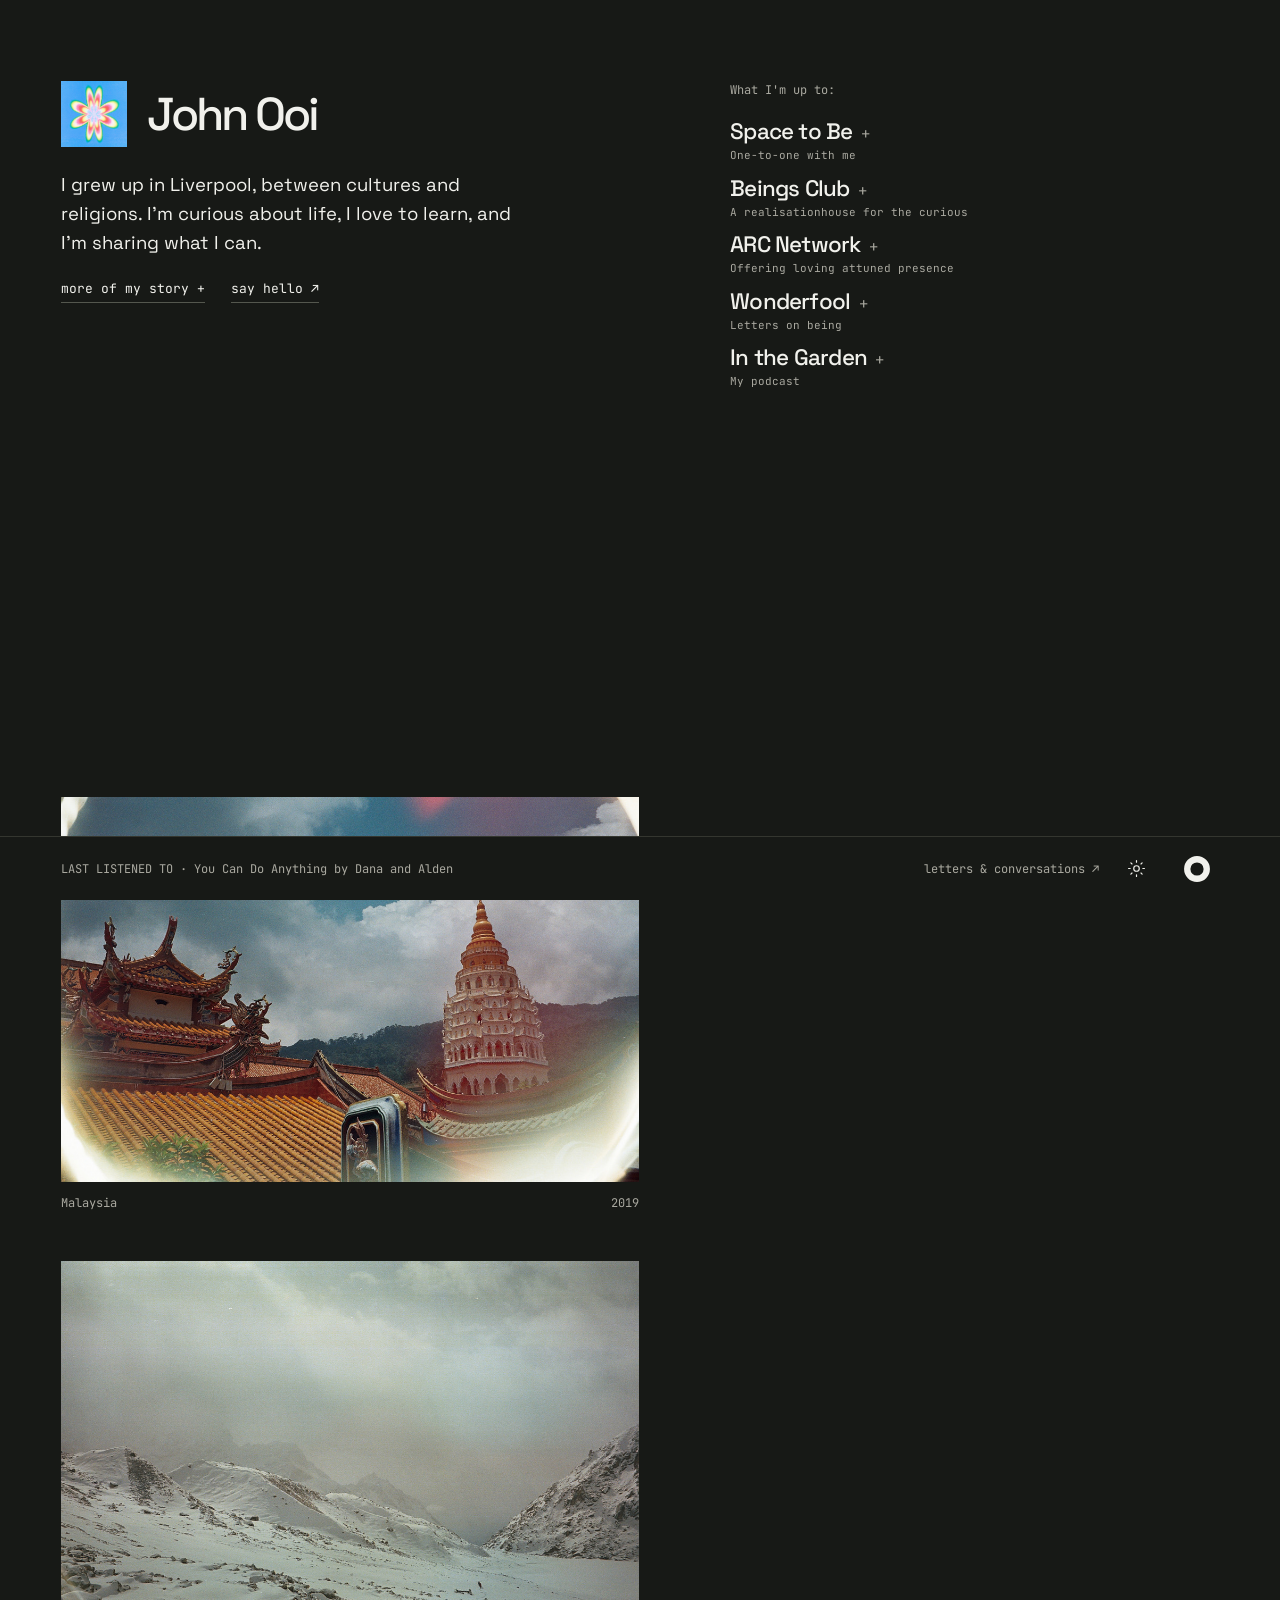
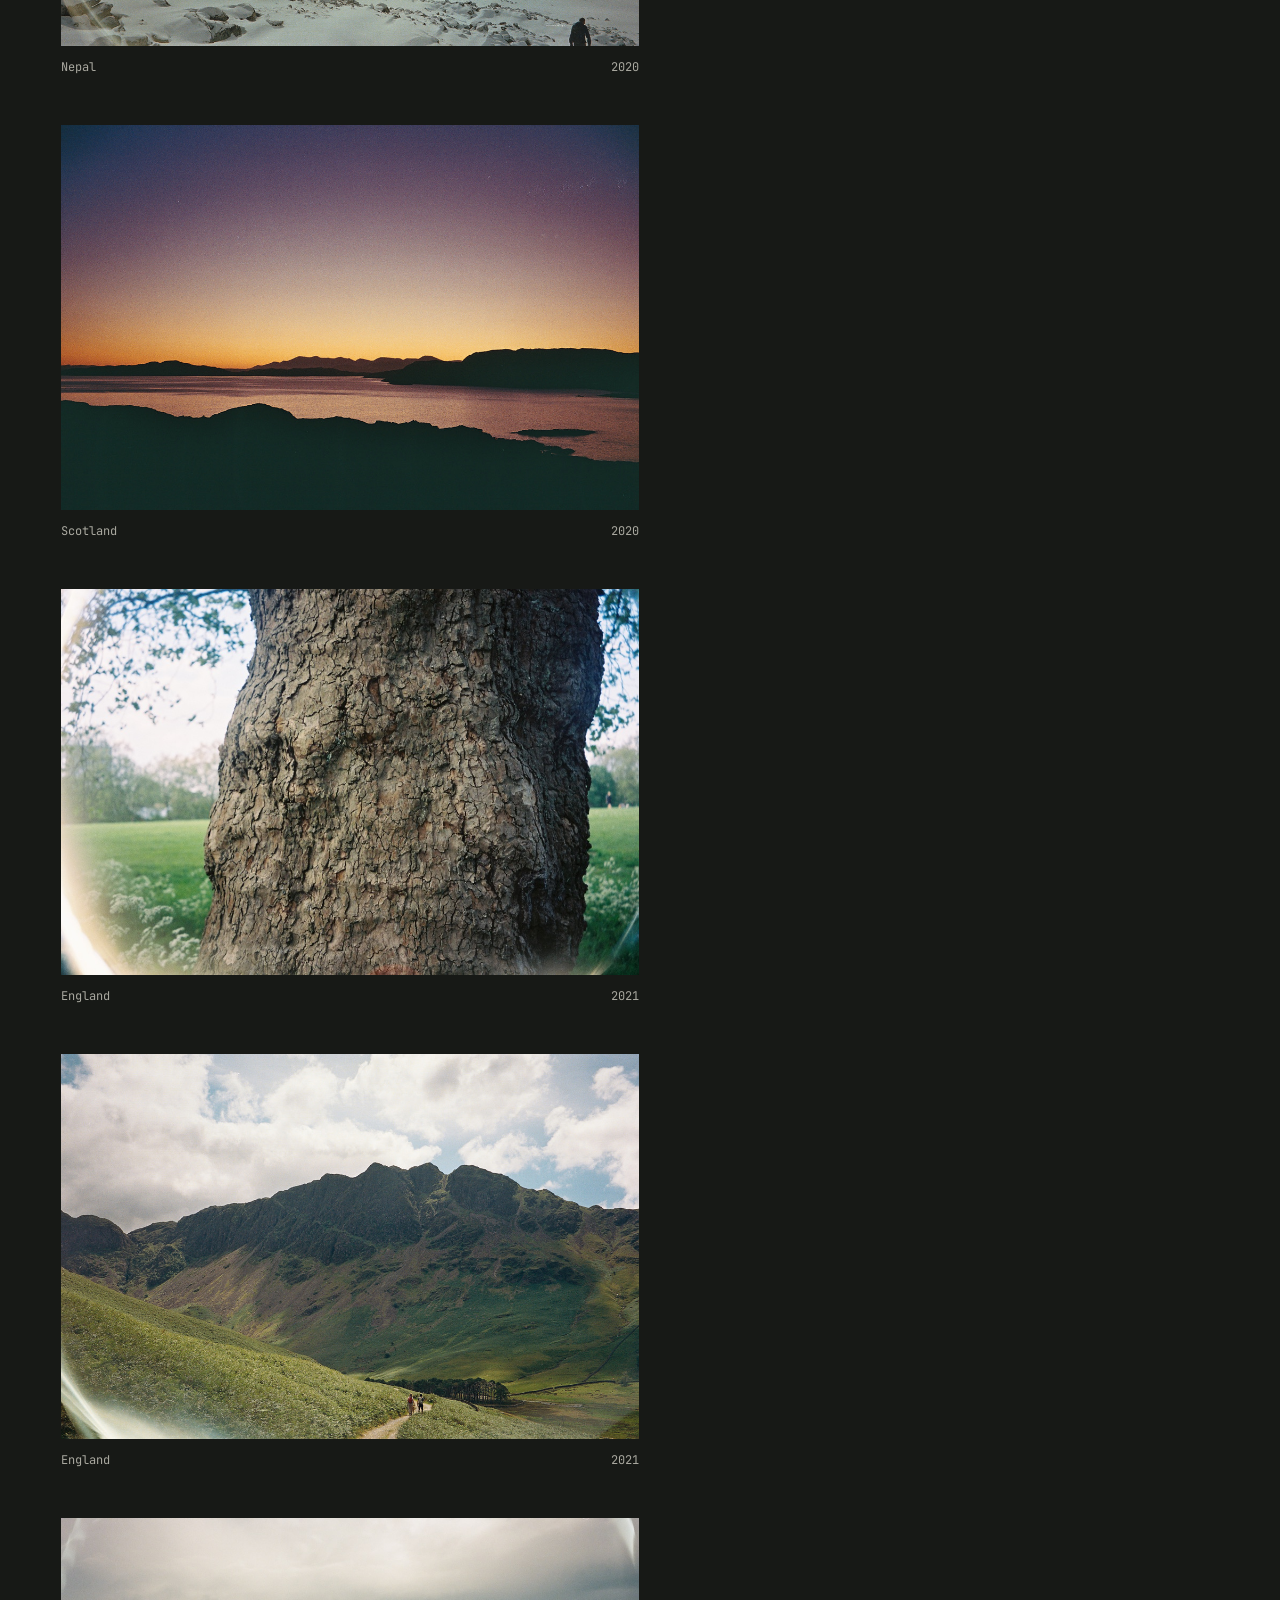
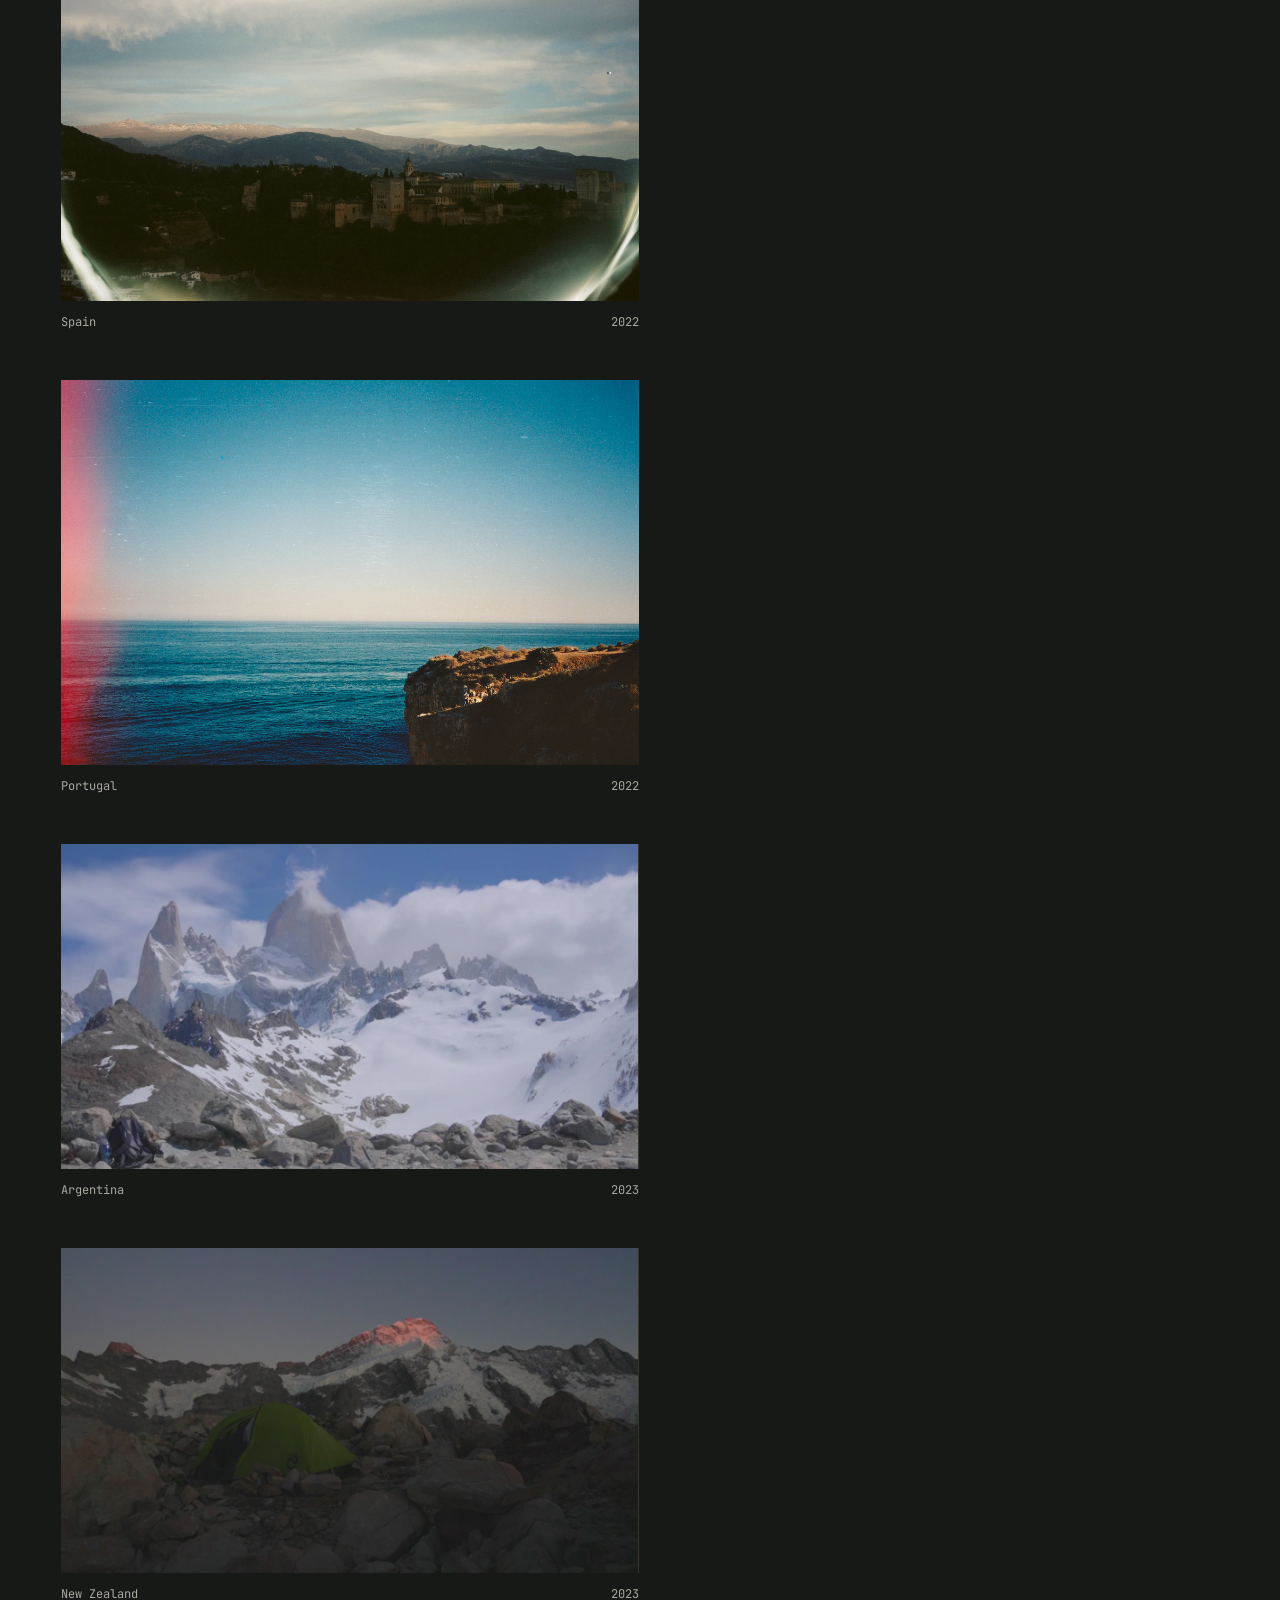
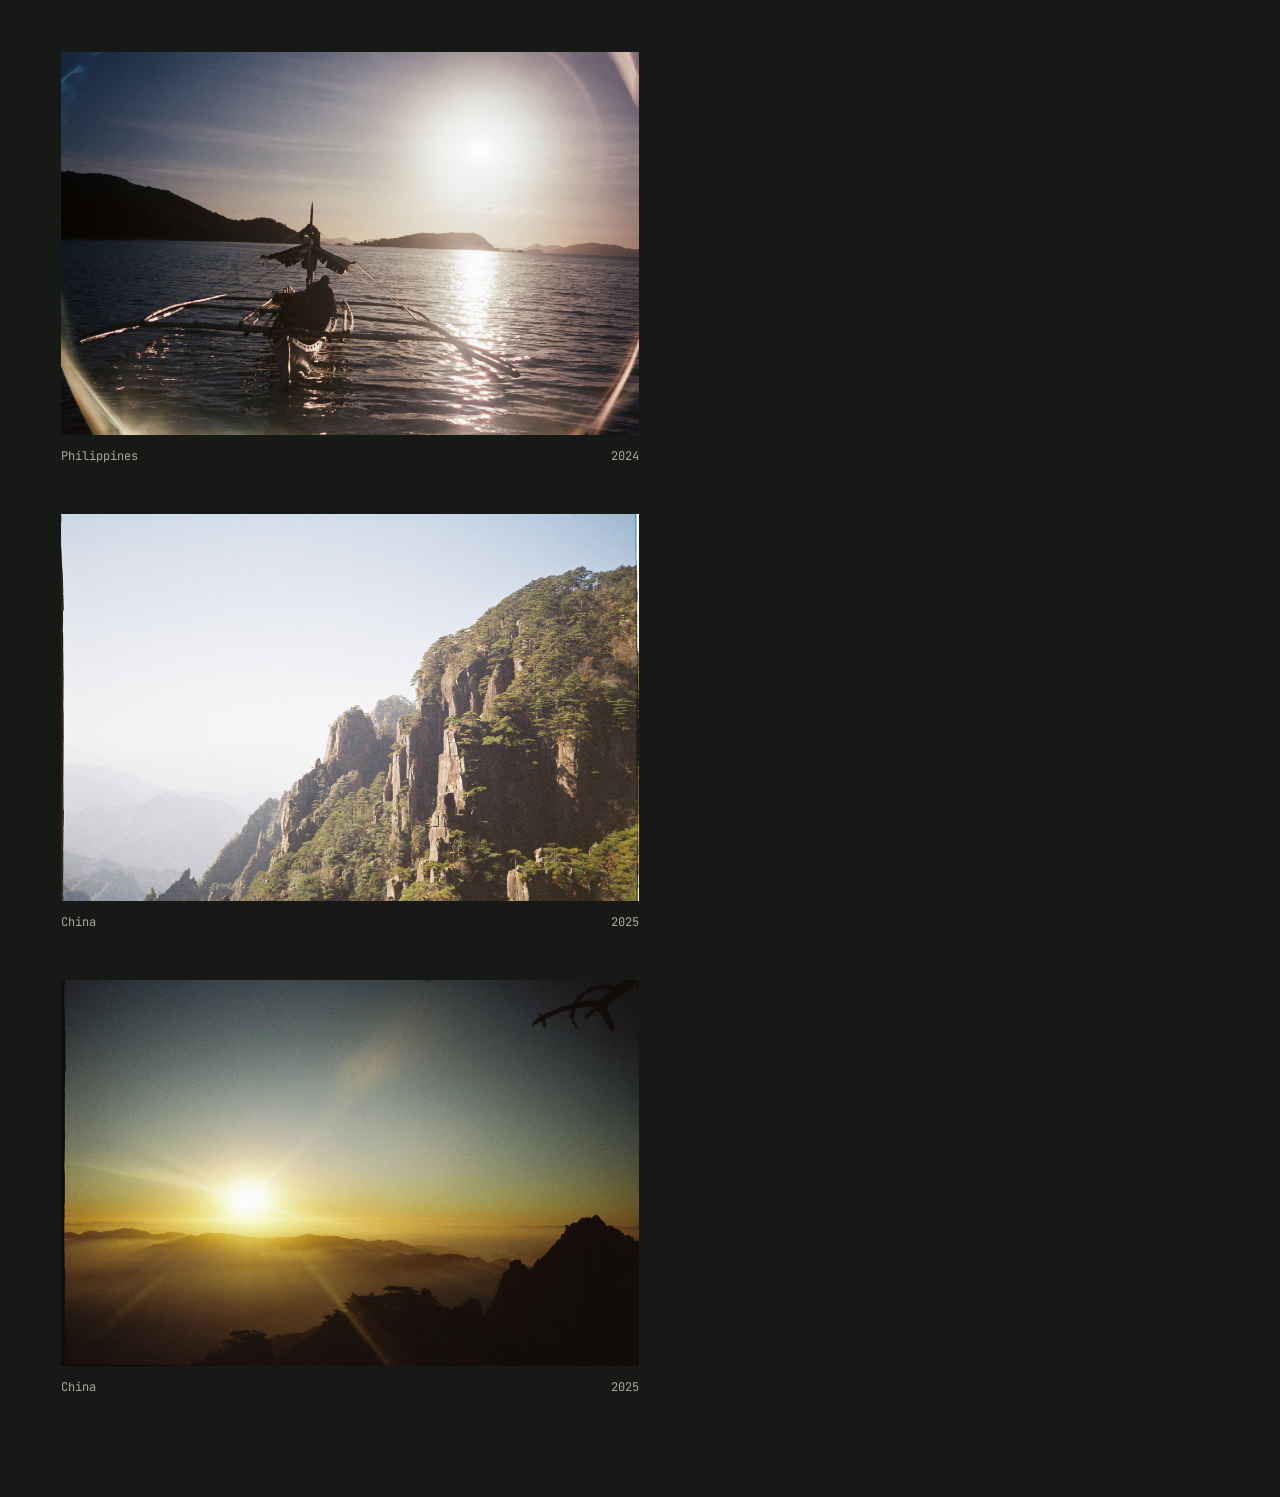
==== index.html @ a6d64b87 "Make the gallery a subtle discovery below the opening" ====
<!doctype html>
<html lang="en-GB" data-theme="dark">
<head>
  <meta charset="utf-8">
  <meta name="viewport" content="width=device-width, initial-scale=1">
  <link rel="preload" as="image" href="images/colourful-flower.png" fetchpriority="high">
  <link rel="preload" as="image" href="images/john-mountains.jpeg">
  <link rel="preload" as="image" href="images/photographs/11-malaysia.jpg">
  <script>
  // Fail open even if the deferred entry script never downloads or runs.
  (() => {
    const root = document.documentElement;
    const entry = window.jhnEntry = {closed: false};
    entry.finish = () => {
      if (entry.closed) return;
      entry.closed = true;
      clearTimeout(entry.deadline);
      root.classList.remove('site-loading');
      root.classList.add('site-ready');
      root.removeAttribute('aria-busy');
      window.dispatchEvent(new Event('jhn:ready'));
    };
    entry.deadline = setTimeout(entry.finish, 10000);
    root.classList.add('site-loading');
    root.setAttribute('aria-busy', 'true');
    window.addEventListener('pageshow', event => { if (event.persisted) entry.finish(); });
  })();
  </script>
<title>John Ooi · Realisation Partner</title>
<meta name="description" content="I’m John Ooi. A little of my story, what I’m learning, and the people, practices and projects that are part of my life.">
<meta property="og:type" content="website">
<meta property="og:site_name" content="John Ooi">
<meta property="og:url" content="https://j-hn.info/">
<meta property="og:title" content="John Ooi · Realisation Partner">
<meta property="og:description" content="I’m John Ooi. A little of my story, what I’m learning, and the people, practices and projects that are part of my life.">
<meta property="og:image" content="https://j-hn.info/images/og.jpg">
<meta property="og:image:width" content="1200">
<meta property="og:image:height" content="630">
<meta property="og:image:alt" content="Colourful diagonal striped artwork in yellow, green, turquoise, pink, grey and blue">
<meta name="twitter:card" content="summary_large_image">
<meta name="twitter:title" content="John Ooi · Realisation Partner">
<meta name="twitter:description" content="I’m John Ooi. A little of my story, what I’m learning, and the people, practices and projects that are part of my life.">
<meta name="twitter:image" content="https://j-hn.info/images/og.jpg">
<meta name="twitter:image:alt" content="Colourful diagonal striped artwork in yellow, green, turquoise, pink, grey and blue">
<link rel="canonical" href="https://j-hn.info/">
<link rel="icon" type="image/png" sizes="16x16" href="images/favicon-16.png?v=flower-1">
<link rel="icon" type="image/png" sizes="32x32" href="images/favicon-32.png?v=flower-1">
<link rel="icon" type="image/png" sizes="512x512" href="images/favicon-512.png?v=flower-1">
<link rel="apple-touch-icon" sizes="180x180" href="images/favicon-180.png?v=flower-1">

<script type="application/ld+json">
{
  "@context": "https://schema.org",
  "@graph": [
    {
      "@type": "Person",
      "@id": "https://j-hn.info/#john-ooi",
      "name": "John Ooi",
      "url": "https://j-hn.info/",
      "image": "https://j-hn.info/images/john-portrait.jpeg",
      "description": "John Ooi grew up between cultures and religions in Liverpool. His life has been shaped by travel, medical school, meditation, scientific thinking and spiritual practice.",
      "knowsAbout": ["meditation", "contemplative practice", "creative collaboration", "writing"],
      "sameAs": [
        "https://spacetobe.xyz",
        "https://beingsclub.com",
        "https://arcnetwork.is",
        "https://wonderfool.substack.com"
      ]
    },
    {
      "@type": "AboutPage",
      "@id": "https://j-hn.info/#about",
      "url": "https://j-hn.info/",
      "name": "John Ooi · Realisation Partner",
      "mainEntity": {"@id": "https://j-hn.info/#john-ooi"}
    }
  ]
}
</script>
  <link rel="preconnect" href="https://fonts.googleapis.com">
  <link rel="preconnect" href="https://fonts.gstatic.com" crossorigin>
  <link href="https://fonts.googleapis.com/css2?family=Space+Grotesk:wght@400;500;600;700&amp;family=JetBrains+Mono:wght@300;400&amp;display=swap" rel="stylesheet">
  <meta name="color-scheme" content="dark light">
  <script src="theme.js?v=2"></script>
  <link rel="stylesheet" href="unfold.css?v=photographs-4">
  <script src="unfold.js?v=photographs-1" defer></script>
  <script src="entry.js?v=photographs-1" defer></script>
  <script src="journal-video.js?v=2" defer></script>
  <script src="unfold-ambient.js?v=music-only-1" defer></script>
</head>
<body>
  <a class="skip" href="#introduction">Skip to the introduction</a>
  <main class="page" id="home">
    <div class="opening">
      <div class="left-rail">
        <section class="introduction" id="introduction" aria-labelledby="john-name" tabindex="-1">
          <header class="hello">
            <img class="portrait" src="images/colourful-flower.png" alt="Soft rainbow-coloured flower on a blue background" width="1024" height="1024" data-entry-image>
            <h1 class="name-home" id="john-name"><a class="wordmark" href="#story" aria-label="More about John Ooi" aria-controls="story"><span class="wordmark-name" aria-hidden="true">John Ooi</span></a></h1>
          </header>
          <p>I grew up in Liverpool, between cultures and religions. I’m curious about life, I love to learn, and I'm sharing what I can.</p>
          <div class="hello-links"><a href="#story" aria-controls="story">more of my story <span aria-hidden="true">+</span></a><a href="mailto:john@spacetobe.xyz?subject=hello">say hello ↗</a></div>
        </section>
        <div class="feature-stack">
          <details class="feature story" id="story">
            <summary class="feature-summary">About John Ooi</summary>
            <div class="disclosure-body"><div class="feature-inner">
              <header class="story-heading"><h2>An unfolding relationship with life.</h2></header>
              <p>I grew up in Liverpool, in a Roman Catholic family, and went to a Jewish primary school. My father is Malay Chinese and my mother is English. I'm trained as a meditation teacher and will soon live in Portugal.</p>
              <details class="chapter" id="more-story"><summary>a little more of the story <span aria-hidden="true">+</span></summary><div class="disclosure-body"><div class="chapter-copy">
                <figure class="life-photo"><img src="images/john-mountains.jpeg" alt="John at sunrise in the Huangshan Mountains, wearing an orange puffer jacket" width="3120" height="2080" loading="eager" data-entry-image><figcaption>Huangshan, at sunrise. 2025. I went because my grandmother suggested it.</figcaption></figure>
                <p>I went to medical school at UCL in London. Whilst there, I turned to meditation for help with anxiety and panic, and learnt that I was giving my thoughts too much power.</p>
                <p>During a break from medical school, I volunteered at a school in Nepal. I asked a child reading from a textbook to use their inside voice, then became curious about where it was for them. It wasn’t in their head. It was in their chest, where their heart was.</p>
                <p>I have learnt that there are many ways to experience experience.</p>
                <p>When COVID began, I was evacuated from the Himalayan mountains. Back in the UK, I spent time isolating alone in the Scottish Highlands and started guiding meditations for friends. I didn’t know whether I wanted to become a meditation teacher, but I thought I’d better train, so I signed up for the <a href="https://jackkornfield.com/the-mindfulness-meditation-teacher-certification-program/" target="_blank" rel="noopener" title="Mindfulness Meditation Teacher Certification Program">MMTCP</a> with Jack Kornfield and Tara Brach.</p>
                <p>Soon after, I returned to London for university and started working on intensive care units. I remained at medical school for two more years. I have a great appreciation for medicine, and love and respect for my friends who went on to become doctors. But I learnt that it wasn’t what I wanted, so I left.</p>
                <p>By then, I had completed the MMTCP. It opened my heart and gave me confidence. Eighteen months later, I trained again with David Nichtern at <a href="https://www.dharmamoon.com/mindfulness-meditation-teacher-training" target="_blank" rel="noopener" title="Dharma Moon Mindfulness Meditation Teacher Training">Dharma Moon</a>, gaining a greater appreciation for precision and technique.</p>
                <p>Now, I listen to my heart and appreciate that simple instructions can bring great freedom.</p>
              </div></div></details>
              <div class="feature-actions"><a class="onward" href="mailto:john@spacetobe.xyz?subject=hello">say hello ↗</a><a class="back" href="#home" data-close="story">back to the page ↙</a></div>
            </div></div>
          </details>
        </div>
      </div>
      <div class="right-rail">
        <nav class="work" id="projects" aria-labelledby="projects-heading">
          <h2 class="section-note" id="projects-heading">What I'm up to:</h2>
          <details class="project" id="space-to-be">
            <summary><span class="work-title">Space to Be</span><span class="work-desc">One-to-one with me</span></summary>
            <div class="disclosure-body">
              <div class="project-copy" id="space-copy">
                <p>Space to Be is where I work one-to-one. I bring my practice, exploration and experience to meet what’s happening in your life, listening for answers that may already be there.</p>
                <p>There’s room to explore whatever matters. Meditation teaching can be part of it, but it doesn’t have to be.</p>
                <p class="practical">Online. In person when practical.</p>
                <a class="onward" href="https://spacetobe.xyz" target="_blank" rel="noopener">explore Space to Be ↗</a>
              </div>
            </div>
          </details>
          <details class="project" id="beings-club">
            <summary><span class="work-title">Beings Club</span><span class="work-desc">A realisationhouse for the curious</span></summary>
            <div class="disclosure-body"><div class="project-copy">
              <p>Beings Club brings curious people of different backgrounds and ways of seeing into spontaneously unfolding conversations.</p>
              <p>The hope is to discover possibilities we wouldn’t have found alone.</p>
              <p>We begin with a guided curiosity practice, intended to create shared ground. Afterwards, we meet in small conversations of two and three. At Beings Club, curiosity means an orientation to experience that is open to discovery. We turn it inwards, then offer it to one another.</p>
              <p class="practical">For the benefit of all beings</p>
              <a class="onward" href="https://beingsclub.com" target="_blank" rel="noopener">meet Beings Club ↗</a>
            </div></div>
          </details>
          <details class="project" id="arc-network">
            <summary><span class="work-title">ARC Network</span><span class="work-desc">Offering loving attuned presence</span></summary>
            <div class="disclosure-body"><div class="project-copy">
              <p>The ARC Network is a progressively scaling network of practice building planetary infrastructure for the delivery of attuned loving presence to anyone who needs it.</p>
              <p>I participate as a member, source the network's weekly gathering, and support its development as a founding collaborator.</p>
              <p class="practical">Planetary in aim. Intimate in practice.</p>
              <a class="onward" href="https://arcnetwork.is" target="_blank" rel="noopener">get to know the ARC ↗</a>
            </div></div>
          </details>
          <details class="project" id="wonderfool">
            <summary><span class="work-title">Wonderfool</span><span class="work-desc">Letters on being</span></summary>
            <div class="disclosure-body"><div class="project-copy">
              <p>Wonderfool is my publication on Substack. I write letters on being. It’s a place for questions, reflections and things I’m discovering as I go.</p>
              <p class="practical">Good company for travelling somewhere new.</p>
              <a class="onward" href="https://wonderfool.substack.com/p/a-message-for-beings-of-space" target="_blank" rel="noopener">read “What Is Happening?” ↗</a>
              <a class="onward" href="https://wonderfool.substack.com" target="_blank" rel="noopener">read Wonderfool ↗</a>
            </div></div>
          </details>
          <details class="project" id="in-the-garden">
            <summary><span class="work-title">In the Garden</span><span class="work-desc">My podcast</span></summary>
            <div class="disclosure-body"><div class="project-copy">
              <p>In the Garden is my podcast, where I have conversations with wise people, fools, practitioners and humans doing things differently.</p>
              <p>You can listen on Substack or Spotify.</p>
              <a class="onward" href="https://wonderfool.substack.com/podcast" target="_blank" rel="noopener">listen on Substack ↗</a>
              <a class="onward" href="https://open.spotify.com/show/76dQ2wEAlHByA0dCkoe2sq" target="_blank" rel="noopener">listen on Spotify ↗</a>
            </div></div>
          </details>
        </nav>
      </div>
    </div>
    <section class="photo-journal" id="photographs" aria-label="Photos and films">
      <figure class="journal-photo" data-photo="11">
        <img src="images/photographs/11-malaysia.jpg" alt="Ornate temple rooftops and a tall pagoda beneath clouds, framed by a film light leak" width="1086" height="724" decoding="async" data-entry-image>
        <figcaption><span>Malaysia</span><time datetime="2019">2019</time></figcaption>
      </figure>
      <figure class="journal-photo" data-photo="6">
        <img src="images/photographs/06-snow.jpg" alt="Walkers crossing a broad snow-covered mountain valley under a grey sky" width="1086" height="724" loading="lazy" decoding="async">
        <figcaption><span>Nepal</span><time datetime="2020">2020</time></figcaption>
      </figure>
      <figure class="journal-photo" data-photo="5">
        <img src="images/photographs/05-dusk.jpg" alt="An orange and violet evening sky over water and dark headlands" width="1086" height="724" loading="lazy" decoding="async">
        <figcaption><span>Scotland</span><time datetime="2020">2020</time></figcaption>
      </figure>
      <figure class="journal-photo" data-photo="3">
        <img src="images/photographs/03-tree.jpg" alt="A close view of textured tree bark in a green park" width="1084" height="724" loading="lazy" decoding="async">
        <figcaption><span>England</span><time datetime="2021">2021</time></figcaption>
      </figure>
      <figure class="journal-photo" data-photo="4">
        <img src="images/photographs/04-valley.jpg" alt="Two walkers on a narrow path through a green mountain valley" width="1086" height="724" loading="lazy" decoding="async">
        <figcaption><span>England</span><time datetime="2021">2021</time></figcaption>
      </figure>
      <figure class="journal-photo" data-photo="1">
        <img src="images/photographs/01-spain.jpg" alt="A palace and wooded hills beneath distant snowy mountains and a wide, clouded sky" width="1089" height="722" loading="lazy" decoding="async">
        <figcaption><span>Spain</span><time datetime="2022">2022</time></figcaption>
      </figure>
      <figure class="journal-photo" data-photo="2">
        <img src="images/photographs/02-coast.jpg" alt="Blue sea beyond a sunlit rocky coast, with a pink light leak at the edge" width="1086" height="724" loading="lazy" decoding="async">
        <figcaption><span>Portugal</span><time datetime="2022">2022</time></figcaption>
      </figure>
      <figure class="journal-photo" data-photo="13" id="argentina-2023">
        <button class="video-toggle" type="button" aria-label="Sound for Argentina video" aria-pressed="false" aria-describedby="argentina-caption">
          <video class="journal-video" width="1280" height="720" poster="images/photographs/13-argentina.jpg" preload="none" muted loop playsinline aria-label="Snow-covered mountains in Argentina">
            <source src="media/argentina-2023.mp4" type="video/mp4">
          </video>
        </button>
        <figcaption id="argentina-caption"><span>Argentina</span><time datetime="2023">2023</time></figcaption>
      </figure>
      <figure class="journal-photo" data-photo="14" id="new-zealand-2023">
        <button class="video-toggle" type="button" aria-label="Sound for New Zealand video" aria-pressed="false" aria-describedby="new-zealand-caption">
          <video class="journal-video" width="1280" height="720" poster="images/photographs/14-new-zealand.jpg" preload="none" muted loop playsinline aria-label="A green tent among rocks beneath pink-lit snowy mountains in New Zealand">
            <source src="media/new-zealand-2023.mp4" type="video/mp4">
          </video>
        </button>
        <figcaption id="new-zealand-caption"><span>New Zealand</span><time datetime="2023">2023</time></figcaption>
      </figure>
      <figure class="journal-photo" data-photo="12">
        <img src="images/photographs/12-philippines.jpg" alt="An outrigger boat silhouetted on sunlit water between islands" width="2178" height="1444" loading="lazy" decoding="async">
        <figcaption><span>Philippines</span><time datetime="2024">2024</time></figcaption>
      </figure>
      <figure class="journal-photo" data-photo="7">
        <img src="images/photographs/07-peaks.jpg" alt="Pine trees growing on steep sunlit rock faces above layers of misty mountains" width="1840" height="1232" loading="lazy" decoding="async">
        <figcaption><span>China</span><time datetime="2025">2025</time></figcaption>
      </figure>
      <figure class="journal-photo" data-photo="8">
        <img src="images/photographs/08-sunrise.jpg" alt="Golden sunlight above overlapping mountain silhouettes" width="1840" height="1232" loading="lazy" decoding="async">
        <figcaption><span>China</span><time datetime="2025">2025</time></figcaption>
      </figure>
    </section>
  </main>
  <footer class="utility">
    <span id="now-playing"><span id="np-label">last listened to</span><span id="np-track"> · You Can Do Anything by Dana and Alden</span></span>
    <div class="footer-actions">
      <a class="letters-link" href="https://wonderfool.substack.com" target="_blank" rel="noopener" aria-label="letters &amp; conversations"><span class="letters-full">letters &amp; conversations</span><span class="letters-short" aria-hidden="true">letters</span> ↗</a>
      <button class="theme-toggle" type="button" aria-label="Dark mode" aria-pressed="false" title="Switch to dark mode" hidden>
        <svg class="theme-moon" viewBox="0 0 24 24" aria-hidden="true"><path d="M20.3 15.1A8.8 8.8 0 0 1 8.9 3.7a8.8 8.8 0 1 0 11.4 11.4Z" fill="none" stroke="currentColor" stroke-width="1.5" stroke-linejoin="round"/></svg>
        <svg class="theme-sun" viewBox="0 0 24 24" aria-hidden="true"><circle cx="12" cy="12" r="3.5" fill="none" stroke="currentColor" stroke-width="1.5"/><path d="M12 2v2m0 16v2M2 12h2m16 0h2M4.9 4.9l1.4 1.4m11.4 11.4 1.4 1.4M4.9 19.1l1.4-1.4M17.7 6.3l1.4-1.4" fill="none" stroke="currentColor" stroke-width="1.5" stroke-linecap="round"/></svg>
      </button>
      <div class="mark-home"><a class="space-mark" href="#space-to-be" aria-label="About Space to Be" aria-controls="space-to-be"><svg viewBox="0 0 320 320" aria-hidden="true"><circle cx="160" cy="160" r="71" fill="none" stroke="currentColor" stroke-width="46"/></svg></a></div>
    </div>
  </footer>
</body>
</html>
---- unfold.css ----
:root{color-scheme:light;--paper:#fff;--ink:#101210;--quiet:#73736d;--line:#cfcdc7;--rule:#efefed;--active:#62645f;--hover:#73736d;--bar:64px;--ease:cubic-bezier(.22,.75,.2,1);--gutter:clamp(24px,4.8vw,72px);--motion:640ms;--mark-size:44px}
:root[data-theme="dark"]{color-scheme:dark;--paper:#171916;--ink:#f1f1ec;--quiet:#aaa9a0;--line:#54574e;--rule:#34362f;--active:#c4c6bc;--hover:#c4c6bc}
*,*::before,*::after{box-sizing:border-box}
body,h1,h2,p,figure{margin:0}
html{scrollbar-gutter:stable;scroll-padding-bottom:calc(var(--bar) + 16px)}
body{background:var(--paper);color:var(--ink);font-family:'Space Grotesk',system-ui,sans-serif;-webkit-font-smoothing:antialiased;padding-bottom:var(--bar)}
a{color:inherit;text-decoration:none}
a,summary{-webkit-tap-highlight-color:transparent}
:focus-visible{outline:2px solid currentColor;outline-offset:7px}
::selection{background:#e0a5c9;color:#101210}
.skip{position:fixed;top:12px;left:12px;z-index:10;padding:12px;background:var(--paper);transform:translateY(-200%)}
.skip:focus{transform:none}
.page{--page-top:clamp(32px,9vh,96px);--journal-width:calc((min(100vw,1280px) - 2 * var(--gutter)) * .92 / 1.82);--journal-peek:calc(var(--journal-width) / 15);display:grid;grid-template-columns:minmax(0,1fr) minmax(0,.82fr);grid-template-areas:"introduction activities" "journal activities";grid-template-rows:minmax(calc(100svh - var(--page-top) - var(--bar) - var(--journal-peek)),auto) auto;column-gap:8%;width:100%;max-width:1280px;margin-inline:auto;min-height:calc(100svh - var(--bar));padding:var(--page-top) var(--gutter) 4vh}
.opening{display:contents}
.left-rail,.right-rail{display:flex;flex-direction:column;min-width:0}
.left-rail{grid-area:introduction;gap:0}
.right-rail{grid-area:activities}
.introduction{max-width:33rem;scroll-margin-top:24px}
.hello{display:flex;align-items:center;gap:20px}
.portrait{width:66px;height:66px;object-fit:contain}
.name-home{font-weight:500}
.wordmark{display:block;width:fit-content;transform-origin:left center;transition:transform 420ms var(--ease),color 240ms ease}
.wordmark-name{display:block;white-space:nowrap;font-size:clamp(2rem,3.6vw,4rem);line-height:1;letter-spacing:-.065em}
.introduction>p{max-width:30rem;margin-top:24px;font-size:clamp(1.0625rem,1.45vw,1.35rem);line-height:1.55}
.hello-links{display:flex;flex-wrap:wrap;gap:10px 26px;margin-top:22px;font-family:'JetBrains Mono',monospace;font-size:.8125rem;line-height:1.5}
.hello-links a{border-bottom:1px solid var(--line);padding-bottom:3px}
.hello-links a:hover,.letters-link:hover{color:var(--quiet)}
.hello-links a[aria-expanded="true"]>span{display:inline-block;transform:rotate(45deg)}
.work{display:flex;flex-direction:column;gap:12px;margin-top:0}
.section-note{font-family:'JetBrains Mono',monospace;font-size:.75rem;font-weight:400;line-height:1.5;color:var(--quiet);margin-bottom:8px}
.project{min-width:0;scroll-margin-top:32px}
.project>summary{list-style:none;cursor:pointer;position:relative;width:fit-content;max-width:100%;transform-origin:left center;transition:color 240ms ease,transform 420ms var(--ease)}
summary::-webkit-details-marker{display:none}
.work-title{display:block;font-size:clamp(1.2rem,1.75vw,1.65rem);font-weight:500;line-height:1.12;letter-spacing:-.035em}
.work-title::after{content:' +';font-family:'JetBrains Mono',monospace;font-size:.7em;font-weight:300;color:var(--quiet)}
.project[open] .work-title::after{content:' −'}
.work-desc{display:block;margin-top:3px;font-family:'JetBrains Mono',monospace;font-size:.6875rem;line-height:1.5;color:var(--quiet)}
.project[open]>summary{color:var(--active)}
.project-copy{padding:22px 0 28px;max-width:38rem;font-size:clamp(1rem,1.2vw,1.15rem);line-height:1.6}
.project-copy p+p{margin-top:1em}
.project-copy .practical{margin-top:1.5em;font-family:'JetBrains Mono',monospace;font-size:.875rem;color:var(--quiet)}
.onward{display:block;width:fit-content;margin-top:1.2em;font-family:'JetBrains Mono',monospace;font-size:.875rem;line-height:1.65;text-decoration:underline;text-underline-offset:5px}
.onward:hover{color:var(--hover)}
.feature-stack{margin-top:40px}
.enhanced .feature-stack:not(:has(.feature[open])){display:none}
.feature{min-width:0;scroll-margin-top:28px}
.feature-summary{margin-top:20px;cursor:pointer;font-size:1rem}
.enhanced .feature-summary{display:none}
.feature-inner{padding-bottom:36px;font-size:clamp(1rem,1.3vw,1.2rem);line-height:1.65}
.feature-inner>p+p{margin-top:1em}
.feature h2{font-size:clamp(1.8rem,2.8vw,3.2rem);font-weight:500;line-height:1.1;letter-spacing:-.055em}
.story-heading{margin-bottom:30px}
.chapter{margin:24px 0;font-size:1rem}
.chapter>summary{cursor:pointer;list-style:none;font-family:'JetBrains Mono',monospace;font-size:.875rem;display:flex;align-items:center;justify-content:space-between;gap:16px;padding:10px 0;border-bottom:1px solid var(--line)}
.chapter[open]>summary>span{transform:rotate(45deg)}
.chapter-copy{padding:24px 0 4px}
.chapter-copy>p+p{margin-top:1em}
.life-photo{margin:18px 0 28px}
.life-photo img{display:block;width:100%;height:auto}
.life-photo figcaption{font-family:'JetBrains Mono',monospace;font-size:.8125rem;line-height:1.6;color:var(--quiet);margin-top:12px}
.photo-journal{grid-area:journal;min-width:0}
.journal-photo+.journal-photo{margin-top:48px}
.journal-photo img,.journal-photo video{display:block;width:100%;height:auto;background:var(--rule)}
.journal-photo video{scroll-margin-top:24px}
.journal-photo figcaption{display:flex;gap:16px;margin-top:12px;font-family:'JetBrains Mono',monospace;font-size:.75rem;line-height:1.6;color:var(--quiet)}
.journal-photo figcaption time{margin-left:auto;text-align:right}
.video-toggle{display:block;width:100%;padding:0;border:0;background:none;color:inherit;line-height:0;-webkit-tap-highlight-color:transparent}
.video-toggle video{pointer-events:none}
.feature-actions{display:flex;align-items:baseline;justify-content:space-between;gap:20px;flex-wrap:wrap}
.back{display:block;width:fit-content;margin-top:24px;font-family:'JetBrains Mono',monospace;font-size:.875rem;color:var(--quiet)}
.back:hover{color:var(--ink)}
/* The footer owns the logo, so neither text column needs a reserved lane. */
.mark-home{width:var(--mark-size);height:var(--mark-size);flex-shrink:0;color:var(--ink)}
.space-mark{display:block;width:var(--mark-size);height:var(--mark-size);flex-shrink:0;transition:transform 420ms var(--ease),color 240ms ease}
.space-mark svg{width:100%;height:100%;display:block}
.utility{position:fixed;inset:auto 0 0;z-index:3;height:var(--bar);display:flex;justify-content:space-between;gap:28px;align-items:center;padding:0 var(--gutter);background:var(--paper);border-top:1px solid var(--rule);font-family:'JetBrains Mono',monospace;font-size:.75rem;line-height:1.5;color:var(--quiet)}
#now-playing{flex:1;min-width:0;white-space:nowrap;overflow:hidden;text-overflow:ellipsis;font-size:.75rem;transition:opacity 320ms}
#np-label{text-transform:uppercase}
.footer-actions{display:flex;align-items:center;gap:16px;flex-shrink:0}
.letters-link{flex-shrink:0}
.letters-short{display:none}
.theme-toggle{display:grid;place-items:center;width:44px;height:44px;padding:0;border:0;background:transparent;color:var(--ink);cursor:pointer;flex-shrink:0}
.theme-toggle[hidden]{display:none}
.theme-toggle svg{width:19px;height:19px;grid-area:1/1}
.theme-sun{display:none}
[data-theme="dark"] .theme-moon{display:none}
[data-theme="dark"] .theme-sun{display:block}
.theme-toggle:hover{color:var(--hover)}
.wordmark:focus-visible{transform:scale(1.045)}
.mark-home>.space-mark:focus-visible{transform:scale(1.12)}
@media(hover:hover){
  .project>summary:hover{transform:scale(1.035)}
  .project[open]>summary:hover{transform:none}
  .wordmark:hover{transform:scale(1.045);color:var(--hover)}
  .space-mark:hover{color:var(--hover)}
  .mark-home>.space-mark:hover{transform:scale(1.12)}
}

/* Photos follow the normal page scroll. Activities stay within reach, with their
   own overflow only when expanded copy is taller than the available viewport. */
@media(min-width:861px){
  .right-rail{position:sticky;top:calc(var(--page-top) - 8px);align-self:start;max-height:calc(100svh - var(--page-top) - var(--bar) - 8px);overflow-y:auto;overscroll-behavior-y:contain;overflow-anchor:none;scrollbar-width:thin;padding:8px;margin:-8px;scroll-padding-block:12px}
}
@media(min-width:861px) and (max-height:740px){
  .page{--page-top:28px;padding-bottom:24px}
  .portrait{width:52px;height:52px}
  .introduction>p{margin-top:16px;font-size:1rem;line-height:1.45}
  .hello-links{margin-top:16px}
  .work{gap:9px}
  .section-note{margin-bottom:4px}
  .work-title{font-size:1.2rem}
}
@media(max-width:860px){
  :root{--gutter:24px}
  .page{--journal-width:calc(min(100vw,640px) - 2 * var(--gutter));display:flex;flex-direction:column;gap:0;max-width:640px;padding:24px var(--gutter)}
  .opening{display:flex;flex-direction:column;gap:36px;min-height:calc(100svh - 24px - var(--bar) - var(--journal-peek));padding-bottom:36px}
  .hello{gap:16px}
  .portrait{width:52px;height:52px}
  .wordmark-name{font-size:2.25rem}
  .introduction>p{margin-top:16px;font-size:1rem;line-height:1.5}
  .hello-links{margin-top:16px;font-size:.75rem}
  .feature-stack{margin-top:32px}
  .work{gap:12px}
  .section-note{margin-bottom:4px}
  .work-title{font-size:1.25rem}
  .feature-inner{font-size:1rem}
  .utility{gap:16px;font-size:.6875rem}
  .footer-actions{gap:8px}
  #now-playing{font-size:.6875rem}
}
@media(max-width:599px){
  .letters-full{display:none}
  .letters-short{display:inline}
  .footer-actions{gap:4px}
}
@media(max-width:380px){
  :root{--gutter:18px}
  .hello-links{gap:10px 20px}
  .work-title{font-size:1.125rem}
  .utility{gap:12px}
}
@media(prefers-reduced-motion:reduce){
  *,*::before,*::after{scroll-behavior:auto!important;transition:none!important;animation:none!important}
  .wordmark,.space-mark{transform:none!important}
}

/* Prepare images and fonts with a normal cursor, then quietly reveal the page.
   Opacity only: layout and the anchored footer stay in place. */
html.site-loading .page,html.site-loading .utility,html.site-loading .skip{visibility:hidden}
html.site-ready .page,html.site-ready .utility{animation:page-arrive 900ms ease-out both}
@keyframes page-arrive{from{opacity:0}to{opacity:1}}
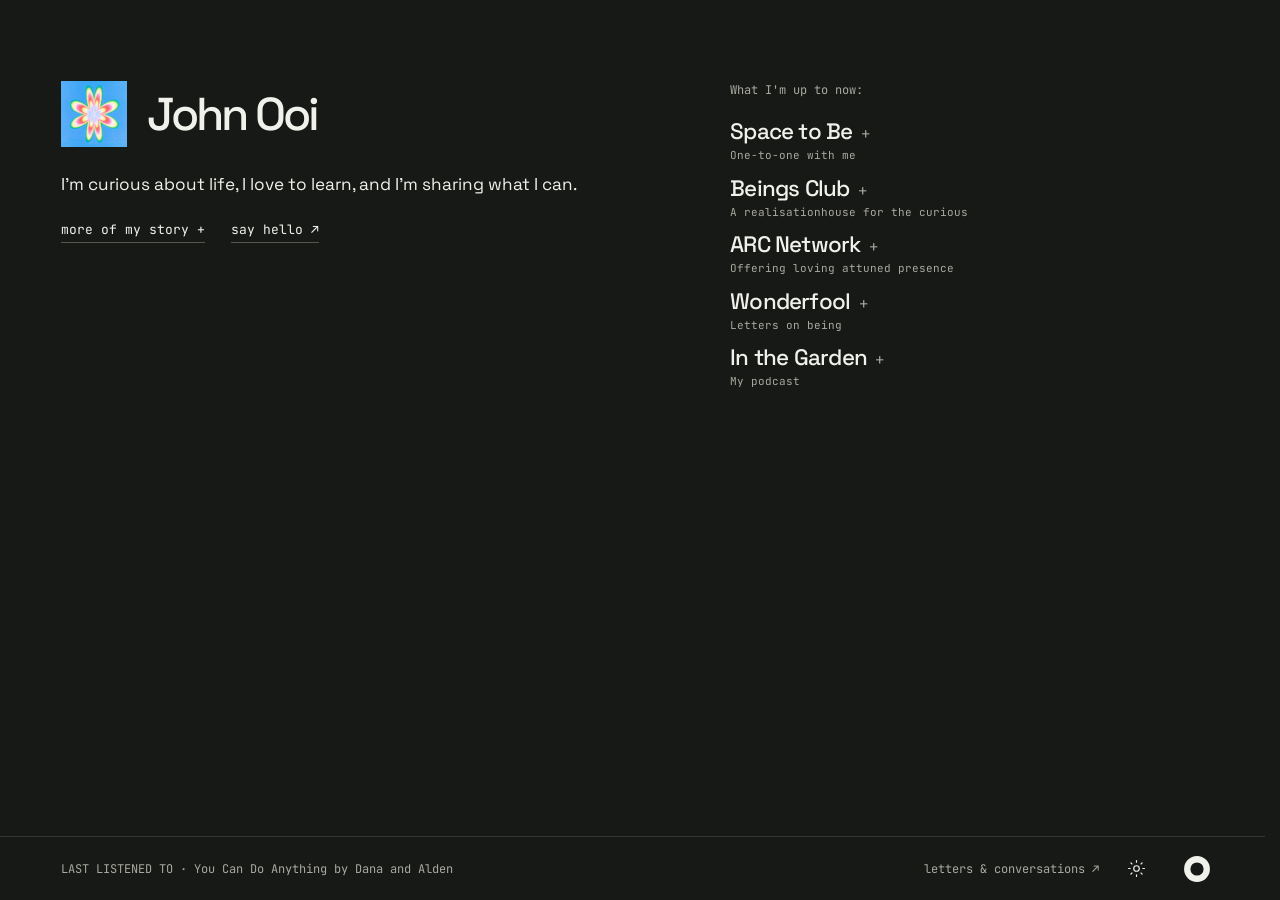
==== commit e8d28045: "Refine responsive story reveals and landing layout" ====
--- a/index.html
+++ b/index.html
@@ -5,7 +5,6 @@
   <meta name="viewport" content="width=device-width, initial-scale=1">
   <link rel="preload" as="image" href="images/colourful-flower.png" fetchpriority="high">
   <link rel="preload" as="image" href="images/john-mountains.jpeg">
-  <link rel="preload" as="image" href="images/photographs/11-malaysia.jpg">
   <script>
   // Fail open even if the deferred entry script never downloads or runs.
   (() => {
@@ -82,8 +81,8 @@
   <link href="https://fonts.googleapis.com/css2?family=Space+Grotesk:wght@400;500;600;700&amp;family=JetBrains+Mono:wght@300;400&amp;display=swap" rel="stylesheet">
   <meta name="color-scheme" content="dark light">
   <script src="theme.js?v=2"></script>
-  <link rel="stylesheet" href="unfold.css?v=photographs-4">
-  <script src="unfold.js?v=photographs-1" defer></script>
+  <link rel="stylesheet" href="unfold.css?v=story-lines-1">
+  <script src="unfold.js?v=story-reveal-2" defer></script>
   <script src="entry.js?v=photographs-1" defer></script>
   <script src="journal-video.js?v=2" defer></script>
   <script src="unfold-ambient.js?v=music-only-1" defer></script>
@@ -98,33 +97,13 @@
             <img class="portrait" src="images/colourful-flower.png" alt="Soft rainbow-coloured flower on a blue background" width="1024" height="1024" data-entry-image>
             <h1 class="name-home" id="john-name"><a class="wordmark" href="#story" aria-label="More about John Ooi" aria-controls="story"><span class="wordmark-name" aria-hidden="true">John Ooi</span></a></h1>
           </header>
-          <p>I grew up in Liverpool, between cultures and religions. I’m curious about life, I love to learn, and I'm sharing what I can.</p>
+          <p>I’m curious about life, I love to learn, and I'm sharing what I can.</p>
           <div class="hello-links"><a href="#story" aria-controls="story">more of my story <span aria-hidden="true">+</span></a><a href="mailto:john@spacetobe.xyz?subject=hello">say hello ↗</a></div>
         </section>
-        <div class="feature-stack">
-          <details class="feature story" id="story">
-            <summary class="feature-summary">About John Ooi</summary>
-            <div class="disclosure-body"><div class="feature-inner">
-              <header class="story-heading"><h2>An unfolding relationship with life.</h2></header>
-              <p>I grew up in Liverpool, in a Roman Catholic family, and went to a Jewish primary school. My father is Malay Chinese and my mother is English. I'm trained as a meditation teacher and will soon live in Portugal.</p>
-              <details class="chapter" id="more-story"><summary>a little more of the story <span aria-hidden="true">+</span></summary><div class="disclosure-body"><div class="chapter-copy">
-                <figure class="life-photo"><img src="images/john-mountains.jpeg" alt="John at sunrise in the Huangshan Mountains, wearing an orange puffer jacket" width="3120" height="2080" loading="eager" data-entry-image><figcaption>Huangshan, at sunrise. 2025. I went because my grandmother suggested it.</figcaption></figure>
-                <p>I went to medical school at UCL in London. Whilst there, I turned to meditation for help with anxiety and panic, and learnt that I was giving my thoughts too much power.</p>
-                <p>During a break from medical school, I volunteered at a school in Nepal. I asked a child reading from a textbook to use their inside voice, then became curious about where it was for them. It wasn’t in their head. It was in their chest, where their heart was.</p>
-                <p>I have learnt that there are many ways to experience experience.</p>
-                <p>When COVID began, I was evacuated from the Himalayan mountains. Back in the UK, I spent time isolating alone in the Scottish Highlands and started guiding meditations for friends. I didn’t know whether I wanted to become a meditation teacher, but I thought I’d better train, so I signed up for the <a href="https://jackkornfield.com/the-mindfulness-meditation-teacher-certification-program/" target="_blank" rel="noopener" title="Mindfulness Meditation Teacher Certification Program">MMTCP</a> with Jack Kornfield and Tara Brach.</p>
-                <p>Soon after, I returned to London for university and started working on intensive care units. I remained at medical school for two more years. I have a great appreciation for medicine, and love and respect for my friends who went on to become doctors. But I learnt that it wasn’t what I wanted, so I left.</p>
-                <p>By then, I had completed the MMTCP. It opened my heart and gave me confidence. Eighteen months later, I trained again with David Nichtern at <a href="https://www.dharmamoon.com/mindfulness-meditation-teacher-training" target="_blank" rel="noopener" title="Dharma Moon Mindfulness Meditation Teacher Training">Dharma Moon</a>, gaining a greater appreciation for precision and technique.</p>
-                <p>Now, I listen to my heart and appreciate that simple instructions can bring great freedom.</p>
-              </div></div></details>
-              <div class="feature-actions"><a class="onward" href="mailto:john@spacetobe.xyz?subject=hello">say hello ↗</a><a class="back" href="#home" data-close="story">back to the page ↙</a></div>
-            </div></div>
-          </details>
-        </div>
       </div>
       <div class="right-rail">
         <nav class="work" id="projects" aria-labelledby="projects-heading">
-          <h2 class="section-note" id="projects-heading">What I'm up to:</h2>
+          <h2 class="section-note" id="projects-heading">What I'm up to now:</h2>
           <details class="project" id="space-to-be">
             <summary><span class="work-title">Space to Be</span><span class="work-desc">One-to-one with me</span></summary>
             <div class="disclosure-body">
@@ -175,65 +154,84 @@
           </details>
         </nav>
       </div>
+      <div class="feature-stack">
+        <details class="feature story" id="story">
+          <summary class="feature-summary">About John Ooi</summary>
+          <div class="disclosure-body"><div class="feature-inner">
+            <header class="story-heading"><h2>An unfolding relationship with life.</h2></header>
+            <p>I grew up in Liverpool, in a Roman Catholic family, and went to a Jewish primary school. My father is Malay Chinese and my mother is English. I'm trained as a meditation teacher and will soon live in Portugal.</p>
+            <details class="chapter" id="more-story"><summary>a little more of the story <span aria-hidden="true">+</span></summary><div class="disclosure-body"><div class="chapter-copy">
+              <figure class="life-photo"><img src="images/john-mountains.jpeg" alt="John at sunrise in the Huangshan Mountains, wearing an orange puffer jacket" width="3120" height="2080" loading="eager" data-entry-image><figcaption>Huangshan, at sunrise. 2025. I went because my grandmother suggested it.</figcaption></figure>
+              <p>I went to medical school at UCL in London. Whilst there, I turned to meditation for help with anxiety and panic, and learnt that I was giving my thoughts too much power.</p>
+              <p>During a break from medical school, I volunteered at a school in Nepal. I asked a child reading from a textbook to use their inside voice, then became curious about where it was for them. It wasn’t in their head. It was in their chest, where their heart was.</p>
+              <p>I have learnt that there are many ways to experience experience.</p>
+              <p>When COVID began, I was evacuated from the Himalayan mountains. Back in the UK, I spent time isolating alone in the Scottish Highlands and started guiding meditations for friends. I didn’t know whether I wanted to become a meditation teacher, but I thought I’d better train, so I signed up for the <a href="https://jackkornfield.com/the-mindfulness-meditation-teacher-certification-program/" target="_blank" rel="noopener" title="Mindfulness Meditation Teacher Certification Program">MMTCP</a> with Jack Kornfield and Tara Brach.</p>
+              <p>Soon after, I returned to London for university and started working on intensive care units. I remained at medical school for two more years. I have a great appreciation for medicine, and love and respect for my friends who went on to become doctors. But I learnt that it wasn’t what I wanted, so I left.</p>
+              <p>By then, I had completed the MMTCP. It opened my heart and gave me confidence. Eighteen months later, I trained again with David Nichtern at <a href="https://www.dharmamoon.com/mindfulness-meditation-teacher-training" target="_blank" rel="noopener" title="Dharma Moon Mindfulness Meditation Teacher Training">Dharma Moon</a>, gaining a greater appreciation for precision and technique.</p>
+              <p>Now, I listen to my heart and appreciate that simple instructions can bring great freedom.</p>
+            </div></div></details>
+            <section class="photo-journal" id="photographs" aria-label="Photos and films">
+              <figure class="journal-photo" data-photo="11">
+                <img src="images/photographs/11-malaysia.jpg" alt="Ornate temple rooftops and a tall pagoda beneath clouds, framed by a film light leak" width="1086" height="724" loading="lazy" decoding="async">
+                <figcaption><span>Malaysia</span><time datetime="2019">2019</time></figcaption>
+              </figure>
+              <figure class="journal-photo" data-photo="6">
+                <img src="images/photographs/06-snow.jpg" alt="Walkers crossing a broad snow-covered mountain valley under a grey sky" width="1086" height="724" loading="lazy" decoding="async">
+                <figcaption><span>Nepal</span><time datetime="2020">2020</time></figcaption>
+              </figure>
+              <figure class="journal-photo" data-photo="5">
+                <img src="images/photographs/05-dusk.jpg" alt="An orange and violet evening sky over water and dark headlands" width="1086" height="724" loading="lazy" decoding="async">
+                <figcaption><span>Scotland</span><time datetime="2020">2020</time></figcaption>
+              </figure>
+              <figure class="journal-photo" data-photo="3">
+                <img src="images/photographs/03-tree.jpg" alt="A close view of textured tree bark in a green park" width="1084" height="724" loading="lazy" decoding="async">
+                <figcaption><span>England</span><time datetime="2021">2021</time></figcaption>
+              </figure>
+              <figure class="journal-photo" data-photo="4">
+                <img src="images/photographs/04-valley.jpg" alt="Two walkers on a narrow path through a green mountain valley" width="1086" height="724" loading="lazy" decoding="async">
+                <figcaption><span>England</span><time datetime="2021">2021</time></figcaption>
+              </figure>
+              <figure class="journal-photo" data-photo="1">
+                <img src="images/photographs/01-spain.jpg" alt="A palace and wooded hills beneath distant snowy mountains and a wide, clouded sky" width="1089" height="722" loading="lazy" decoding="async">
+                <figcaption><span>Spain</span><time datetime="2022">2022</time></figcaption>
+              </figure>
+              <figure class="journal-photo" data-photo="2">
+                <img src="images/photographs/02-coast.jpg" alt="Blue sea beyond a sunlit rocky coast, with a pink light leak at the edge" width="1086" height="724" loading="lazy" decoding="async">
+                <figcaption><span>Portugal</span><time datetime="2022">2022</time></figcaption>
+              </figure>
+              <figure class="journal-photo" data-photo="13" id="argentina-2023">
+                <button class="video-toggle" type="button" aria-label="Sound for Argentina video" aria-pressed="false" aria-describedby="argentina-caption">
+                  <video class="journal-video" width="1280" height="720" poster="images/photographs/13-argentina.jpg" preload="none" muted loop playsinline aria-label="Snow-covered mountains in Argentina">
+                    <source src="media/argentina-2023.mp4" type="video/mp4">
+                  </video>
+                </button>
+                <figcaption id="argentina-caption"><span>Argentina</span><time datetime="2023">2023</time></figcaption>
+              </figure>
+              <figure class="journal-photo" data-photo="14" id="new-zealand-2023">
+                <button class="video-toggle" type="button" aria-label="Sound for New Zealand video" aria-pressed="false" aria-describedby="new-zealand-caption">
+                  <video class="journal-video" width="1280" height="720" poster="images/photographs/14-new-zealand.jpg" preload="none" muted loop playsinline aria-label="A green tent among rocks beneath pink-lit snowy mountains in New Zealand">
+                    <source src="media/new-zealand-2023.mp4" type="video/mp4">
+                  </video>
+                </button>
+                <figcaption id="new-zealand-caption"><span>New Zealand</span><time datetime="2023">2023</time></figcaption>
+              </figure>
+              <figure class="journal-photo" data-photo="12">
+                <img src="images/photographs/12-philippines.jpg" alt="An outrigger boat silhouetted on sunlit water between islands" width="2178" height="1444" loading="lazy" decoding="async">
+                <figcaption><span>Philippines</span><time datetime="2024">2024</time></figcaption>
+              </figure>
+              <figure class="journal-photo" data-photo="7">
+                <img src="images/photographs/07-peaks.jpg" alt="Pine trees growing on steep sunlit rock faces above layers of misty mountains" width="1840" height="1232" loading="lazy" decoding="async">
+                <figcaption><span>China</span><time datetime="2025">2025</time></figcaption>
+              </figure>
+              <figure class="journal-photo" data-photo="8">
+                <img src="images/photographs/08-sunrise.jpg" alt="Golden sunlight above overlapping mountain silhouettes" width="1840" height="1232" loading="lazy" decoding="async">
+                <figcaption><span>China</span><time datetime="2025">2025</time></figcaption>
+              </figure>
+            </section>
+          </div></div>
+        </details>
+      </div>
     </div>
-    <section class="photo-journal" id="photographs" aria-label="Photos and films">
-      <figure class="journal-photo" data-photo="11">
-        <img src="images/photographs/11-malaysia.jpg" alt="Ornate temple rooftops and a tall pagoda beneath clouds, framed by a film light leak" width="1086" height="724" decoding="async" data-entry-image>
-        <figcaption><span>Malaysia</span><time datetime="2019">2019</time></figcaption>
-      </figure>
-      <figure class="journal-photo" data-photo="6">
-        <img src="images/photographs/06-snow.jpg" alt="Walkers crossing a broad snow-covered mountain valley under a grey sky" width="1086" height="724" loading="lazy" decoding="async">
-        <figcaption><span>Nepal</span><time datetime="2020">2020</time></figcaption>
-      </figure>
-      <figure class="journal-photo" data-photo="5">
-        <img src="images/photographs/05-dusk.jpg" alt="An orange and violet evening sky over water and dark headlands" width="1086" height="724" loading="lazy" decoding="async">
-        <figcaption><span>Scotland</span><time datetime="2020">2020</time></figcaption>
-      </figure>
-      <figure class="journal-photo" data-photo="3">
-        <img src="images/photographs/03-tree.jpg" alt="A close view of textured tree bark in a green park" width="1084" height="724" loading="lazy" decoding="async">
-        <figcaption><span>England</span><time datetime="2021">2021</time></figcaption>
-      </figure>
-      <figure class="journal-photo" data-photo="4">
-        <img src="images/photographs/04-valley.jpg" alt="Two walkers on a narrow path through a green mountain valley" width="1086" height="724" loading="lazy" decoding="async">
-        <figcaption><span>England</span><time datetime="2021">2021</time></figcaption>
-      </figure>
-      <figure class="journal-photo" data-photo="1">
-        <img src="images/photographs/01-spain.jpg" alt="A palace and wooded hills beneath distant snowy mountains and a wide, clouded sky" width="1089" height="722" loading="lazy" decoding="async">
-        <figcaption><span>Spain</span><time datetime="2022">2022</time></figcaption>
-      </figure>
-      <figure class="journal-photo" data-photo="2">
-        <img src="images/photographs/02-coast.jpg" alt="Blue sea beyond a sunlit rocky coast, with a pink light leak at the edge" width="1086" height="724" loading="lazy" decoding="async">
-        <figcaption><span>Portugal</span><time datetime="2022">2022</time></figcaption>
-      </figure>
-      <figure class="journal-photo" data-photo="13" id="argentina-2023">
-        <button class="video-toggle" type="button" aria-label="Sound for Argentina video" aria-pressed="false" aria-describedby="argentina-caption">
-          <video class="journal-video" width="1280" height="720" poster="images/photographs/13-argentina.jpg" preload="none" muted loop playsinline aria-label="Snow-covered mountains in Argentina">
-            <source src="media/argentina-2023.mp4" type="video/mp4">
-          </video>
-        </button>
-        <figcaption id="argentina-caption"><span>Argentina</span><time datetime="2023">2023</time></figcaption>
-      </figure>
-      <figure class="journal-photo" data-photo="14" id="new-zealand-2023">
-        <button class="video-toggle" type="button" aria-label="Sound for New Zealand video" aria-pressed="false" aria-describedby="new-zealand-caption">
-          <video class="journal-video" width="1280" height="720" poster="images/photographs/14-new-zealand.jpg" preload="none" muted loop playsinline aria-label="A green tent among rocks beneath pink-lit snowy mountains in New Zealand">
-            <source src="media/new-zealand-2023.mp4" type="video/mp4">
-          </video>
-        </button>
-        <figcaption id="new-zealand-caption"><span>New Zealand</span><time datetime="2023">2023</time></figcaption>
-      </figure>
-      <figure class="journal-photo" data-photo="12">
-        <img src="images/photographs/12-philippines.jpg" alt="An outrigger boat silhouetted on sunlit water between islands" width="2178" height="1444" loading="lazy" decoding="async">
-        <figcaption><span>Philippines</span><time datetime="2024">2024</time></figcaption>
-      </figure>
-      <figure class="journal-photo" data-photo="7">
-        <img src="images/photographs/07-peaks.jpg" alt="Pine trees growing on steep sunlit rock faces above layers of misty mountains" width="1840" height="1232" loading="lazy" decoding="async">
-        <figcaption><span>China</span><time datetime="2025">2025</time></figcaption>
-      </figure>
-      <figure class="journal-photo" data-photo="8">
-        <img src="images/photographs/08-sunrise.jpg" alt="Golden sunlight above overlapping mountain silhouettes" width="1840" height="1232" loading="lazy" decoding="async">
-        <figcaption><span>China</span><time datetime="2025">2025</time></figcaption>
-      </figure>
-    </section>
   </main>
   <footer class="utility">
     <span id="now-playing"><span id="np-label">last listened to</span><span id="np-track"> · You Can Do Anything by Dana and Alden</span></span>
--- a/unfold.css
+++ b/unfold.css
@@ -10,18 +10,18 @@
 ::selection{background:#e0a5c9;color:#101210}
 .skip{position:fixed;top:12px;left:12px;z-index:10;padding:12px;background:var(--paper);transform:translateY(-200%)}
 .skip:focus{transform:none}
-.page{--page-top:clamp(32px,9vh,96px);--journal-width:calc((min(100vw,1280px) - 2 * var(--gutter)) * .92 / 1.82);--journal-peek:calc(var(--journal-width) / 15);display:grid;grid-template-columns:minmax(0,1fr) minmax(0,.82fr);grid-template-areas:"introduction activities" "journal activities";grid-template-rows:minmax(calc(100svh - var(--page-top) - var(--bar) - var(--journal-peek)),auto) auto;column-gap:8%;width:100%;max-width:1280px;margin-inline:auto;min-height:calc(100svh - var(--bar));padding:var(--page-top) var(--gutter) 4vh}
+.page{--page-top:clamp(32px,9vh,96px);display:grid;grid-template-columns:minmax(0,1fr) minmax(0,.82fr);grid-template-rows:auto 1fr;column-gap:8%;width:100%;max-width:1280px;margin-inline:auto;min-height:calc(100svh - var(--bar));padding:var(--page-top) var(--gutter) 4vh}
 .opening{display:contents}
 .left-rail,.right-rail{display:flex;flex-direction:column;min-width:0}
-.left-rail{grid-area:introduction;gap:0}
-.right-rail{grid-area:activities}
-.introduction{max-width:33rem;scroll-margin-top:24px}
+.left-rail{grid-column:1;grid-row:1;gap:0}
+.right-rail{grid-column:2;grid-row:1 / span 2}
+.introduction{max-width:33rem;scroll-margin-top:24px;container-type:inline-size}
 .hello{display:flex;align-items:center;gap:20px}
 .portrait{width:66px;height:66px;object-fit:contain}
 .name-home{font-weight:500}
 .wordmark{display:block;width:fit-content;transform-origin:left center;transition:transform 420ms var(--ease),color 240ms ease}
 .wordmark-name{display:block;white-space:nowrap;font-size:clamp(2rem,3.6vw,4rem);line-height:1;letter-spacing:-.065em}
-.introduction>p{max-width:30rem;margin-top:24px;font-size:clamp(1.0625rem,1.45vw,1.35rem);line-height:1.55}
+.introduction>p{margin-top:24px;font-size:min(1.35rem,3.25cqi);line-height:1.55;white-space:nowrap}
 .hello-links{display:flex;flex-wrap:wrap;gap:10px 26px;margin-top:22px;font-family:'JetBrains Mono',monospace;font-size:.8125rem;line-height:1.5}
 .hello-links a{border-bottom:1px solid var(--line);padding-bottom:3px}
 .hello-links a:hover,.letters-link:hover{color:var(--quiet)}
@@ -41,7 +41,7 @@
 .project-copy .practical{margin-top:1.5em;font-family:'JetBrains Mono',monospace;font-size:.875rem;color:var(--quiet)}
 .onward{display:block;width:fit-content;margin-top:1.2em;font-family:'JetBrains Mono',monospace;font-size:.875rem;line-height:1.65;text-decoration:underline;text-underline-offset:5px}
 .onward:hover{color:var(--hover)}
-.feature-stack{margin-top:40px}
+.feature-stack{grid-column:1;grid-row:2;align-self:start;min-width:0;margin-top:40px}
 .enhanced .feature-stack:not(:has(.feature[open])){display:none}
 .feature{min-width:0;scroll-margin-top:28px}
 .feature-summary{margin-top:20px;cursor:pointer;font-size:1rem}
@@ -49,16 +49,18 @@
 .feature-inner{padding-bottom:36px;font-size:clamp(1rem,1.3vw,1.2rem);line-height:1.65}
 .feature-inner>p+p{margin-top:1em}
 .feature h2{font-size:clamp(1.8rem,2.8vw,3.2rem);font-weight:500;line-height:1.1;letter-spacing:-.055em}
-.story-heading{margin-bottom:30px}
+.story-heading{margin-bottom:30px;container-type:inline-size}
+.story-heading h2{font-size:min(3.2rem,6.4cqi);white-space:nowrap}
 .chapter{margin:24px 0;font-size:1rem}
 .chapter>summary{cursor:pointer;list-style:none;font-family:'JetBrains Mono',monospace;font-size:.875rem;display:flex;align-items:center;justify-content:space-between;gap:16px;padding:10px 0;border-bottom:1px solid var(--line)}
 .chapter[open]>summary>span{transform:rotate(45deg)}
+.chapter>summary>span{transition:transform 500ms var(--ease)}
 .chapter-copy{padding:24px 0 4px}
 .chapter-copy>p+p{margin-top:1em}
 .life-photo{margin:18px 0 28px}
 .life-photo img{display:block;width:100%;height:auto}
 .life-photo figcaption{font-family:'JetBrains Mono',monospace;font-size:.8125rem;line-height:1.6;color:var(--quiet);margin-top:12px}
-.photo-journal{grid-area:journal;min-width:0}
+.photo-journal{margin-top:36px;min-width:0}
 .journal-photo+.journal-photo{margin-top:48px}
 .journal-photo img,.journal-photo video{display:block;width:100%;height:auto;background:var(--rule)}
 .journal-photo video{scroll-margin-top:24px}
@@ -66,9 +68,6 @@
 .journal-photo figcaption time{margin-left:auto;text-align:right}
 .video-toggle{display:block;width:100%;padding:0;border:0;background:none;color:inherit;line-height:0;-webkit-tap-highlight-color:transparent}
 .video-toggle video{pointer-events:none}
-.feature-actions{display:flex;align-items:baseline;justify-content:space-between;gap:20px;flex-wrap:wrap}
-.back{display:block;width:fit-content;margin-top:24px;font-family:'JetBrains Mono',monospace;font-size:.875rem;color:var(--quiet)}
-.back:hover{color:var(--ink)}
 /* The footer owns the logo, so neither text column needs a reserved lane. */
 .mark-home{width:var(--mark-size);height:var(--mark-size);flex-shrink:0;color:var(--ink)}
 .space-mark{display:block;width:var(--mark-size);height:var(--mark-size);flex-shrink:0;transition:transform 420ms var(--ease),color 240ms ease}
@@ -104,7 +103,7 @@
 @media(min-width:861px) and (max-height:740px){
   .page{--page-top:28px;padding-bottom:24px}
   .portrait{width:52px;height:52px}
-  .introduction>p{margin-top:16px;font-size:1rem;line-height:1.45}
+  .introduction>p{margin-top:16px;line-height:1.45}
   .hello-links{margin-top:16px}
   .work{gap:9px}
   .section-note{margin-bottom:4px}
@@ -112,14 +111,14 @@
 }
 @media(max-width:860px){
   :root{--gutter:24px}
-  .page{--journal-width:calc(min(100vw,640px) - 2 * var(--gutter));display:flex;flex-direction:column;gap:0;max-width:640px;padding:24px var(--gutter)}
-  .opening{display:flex;flex-direction:column;gap:36px;min-height:calc(100svh - 24px - var(--bar) - var(--journal-peek));padding-bottom:36px}
+  .page{display:flex;flex-direction:column;gap:0;max-width:640px;padding:24px var(--gutter)}
+  .opening{display:flex;flex-direction:column;gap:36px}
   .hello{gap:16px}
   .portrait{width:52px;height:52px}
   .wordmark-name{font-size:2.25rem}
-  .introduction>p{margin-top:16px;font-size:1rem;line-height:1.5}
+  .introduction>p{margin-top:16px;line-height:1.5}
   .hello-links{margin-top:16px;font-size:.75rem}
-  .feature-stack{margin-top:32px}
+  .feature-stack{margin-top:0}
   .work{gap:12px}
   .section-note{margin-bottom:4px}
   .work-title{font-size:1.25rem}
@@ -146,6 +145,8 @@
 
 /* Prepare images and fonts with a normal cursor, then quietly reveal the page.
    Opacity only: layout and the anchored footer stay in place. */
-html.site-loading .page,html.site-loading .utility,html.site-loading .skip{visibility:hidden}
-html.site-ready .page,html.site-ready .utility{animation:page-arrive 900ms ease-out both}
+/* Keep the footer surface opaque from the first paint so the gallery never
+   shows through it. Only the text and controls participate in the entry fade. */
+html.site-loading .page,html.site-loading .utility>*,html.site-loading .skip{visibility:hidden}
+html.site-ready .page,html.site-ready .utility>*{animation:page-arrive 900ms ease-out both}
 @keyframes page-arrive{from{opacity:0}to{opacity:1}}
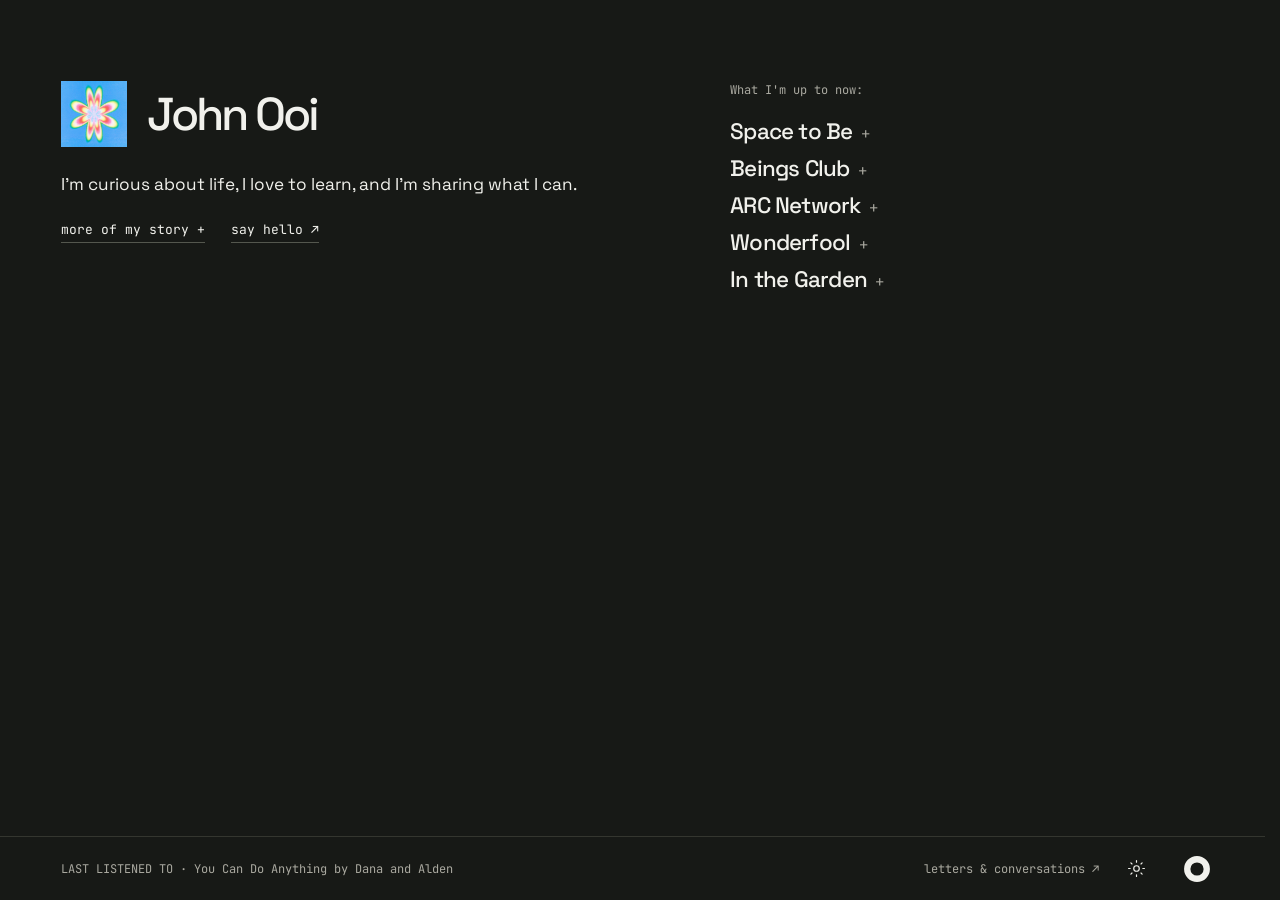
==== commit 42125732: "Refine activity copy and simplify project headings" ====
--- a/index.html
+++ b/index.html
@@ -81,8 +81,8 @@
   <link href="https://fonts.googleapis.com/css2?family=Space+Grotesk:wght@400;500;600;700&amp;family=JetBrains+Mono:wght@300;400&amp;display=swap" rel="stylesheet">
   <meta name="color-scheme" content="dark light">
   <script src="theme.js?v=2"></script>
-  <link rel="stylesheet" href="unfold.css?v=story-lines-1">
-  <script src="unfold.js?v=story-reveal-2" defer></script>
+  <link rel="stylesheet" href="unfold.css?v=single-scroll-1">
+  <script src="unfold.js?v=single-scroll-1" defer></script>
   <script src="entry.js?v=photographs-1" defer></script>
   <script src="journal-video.js?v=2" defer></script>
   <script src="unfold-ambient.js?v=music-only-1" defer></script>
@@ -105,28 +105,28 @@
         <nav class="work" id="projects" aria-labelledby="projects-heading">
           <h2 class="section-note" id="projects-heading">What I'm up to now:</h2>
           <details class="project" id="space-to-be">
-            <summary><span class="work-title">Space to Be</span><span class="work-desc">One-to-one with me</span></summary>
+            <summary><span class="work-title">Space to Be</span></summary>
             <div class="disclosure-body">
               <div class="project-copy" id="space-copy">
-                <p>Space to Be is where I work one-to-one. I bring my practice, exploration and experience to meet what’s happening in your life, listening for answers that may already be there.</p>
-                <p>There’s room to explore whatever matters. Meditation teaching can be part of it, but it doesn’t have to be.</p>
+                <p>Space to Be is where I work with individuals one-to-one. I bring my practice, exploration and experience to meet what’s happening in your life.</p>
+                <p>There’s room to explore. Meditation teaching can be part of it, but it doesn’t have to be.</p>
                 <p class="practical">Online. In person when practical.</p>
                 <a class="onward" href="https://spacetobe.xyz" target="_blank" rel="noopener">explore Space to Be ↗</a>
               </div>
             </div>
           </details>
           <details class="project" id="beings-club">
-            <summary><span class="work-title">Beings Club</span><span class="work-desc">A realisationhouse for the curious</span></summary>
-            <div class="disclosure-body"><div class="project-copy">
-              <p>Beings Club brings curious people of different backgrounds and ways of seeing into spontaneously unfolding conversations.</p>
-              <p>The hope is to discover possibilities we wouldn’t have found alone.</p>
-              <p>We begin with a guided curiosity practice, intended to create shared ground. Afterwards, we meet in small conversations of two and three. At Beings Club, curiosity means an orientation to experience that is open to discovery. We turn it inwards, then offer it to one another.</p>
+            <summary><span class="work-title">Beings Club</span></summary>
+            <div class="disclosure-body"><div class="project-copy">
+              <p>Beings Club brings curious people into spontaneously unfolding conversations and a shared practice space.</p>
+              <p>At Beings Club, curiosity means an orientation to experience that is open to discovery.</p>
+              <p>We begin with a practice, intended to create shared ground. Afterwards, we meet in paired and three-person conversations to discover what matters and realise what is possible.</p>
               <p class="practical">For the benefit of all beings</p>
               <a class="onward" href="https://beingsclub.com" target="_blank" rel="noopener">meet Beings Club ↗</a>
             </div></div>
           </details>
           <details class="project" id="arc-network">
-            <summary><span class="work-title">ARC Network</span><span class="work-desc">Offering loving attuned presence</span></summary>
+            <summary><span class="work-title">ARC Network</span></summary>
             <div class="disclosure-body"><div class="project-copy">
               <p>The ARC Network is a progressively scaling network of practice building planetary infrastructure for the delivery of attuned loving presence to anyone who needs it.</p>
               <p>I participate as a member, source the network's weekly gathering, and support its development as a founding collaborator.</p>
@@ -135,19 +135,19 @@
             </div></div>
           </details>
           <details class="project" id="wonderfool">
-            <summary><span class="work-title">Wonderfool</span><span class="work-desc">Letters on being</span></summary>
-            <div class="disclosure-body"><div class="project-copy">
-              <p>Wonderfool is my publication on Substack. I write letters on being. It’s a place for questions, reflections and things I’m discovering as I go.</p>
-              <p class="practical">Good company for travelling somewhere new.</p>
-              <a class="onward" href="https://wonderfool.substack.com/p/a-message-for-beings-of-space" target="_blank" rel="noopener">read “What Is Happening?” ↗</a>
+            <summary><span class="work-title">Wonderfool</span></summary>
+            <div class="disclosure-body"><div class="project-copy">
+              <p>Wonderfool is my publication on Substack. It’s a place for questions, reflections and things I’m discovering as I go.</p>
+              <p class="practical">Letters on Being. Every 1st and 3rd Tuesday.</p>
               <a class="onward" href="https://wonderfool.substack.com" target="_blank" rel="noopener">read Wonderfool ↗</a>
             </div></div>
           </details>
           <details class="project" id="in-the-garden">
-            <summary><span class="work-title">In the Garden</span><span class="work-desc">My podcast</span></summary>
+            <summary><span class="work-title">In the Garden</span></summary>
             <div class="disclosure-body"><div class="project-copy">
               <p>In the Garden is my podcast, where I have conversations with wise people, fools, practitioners and humans doing things differently.</p>
               <p>You can listen on Substack or Spotify.</p>
+              <p class="practical">Good company for travelling somewhere new.</p>
               <a class="onward" href="https://wonderfool.substack.com/podcast" target="_blank" rel="noopener">listen on Substack ↗</a>
               <a class="onward" href="https://open.spotify.com/show/76dQ2wEAlHByA0dCkoe2sq" target="_blank" rel="noopener">listen on Spotify ↗</a>
             </div></div>
@@ -219,10 +219,6 @@
                 <img src="images/photographs/12-philippines.jpg" alt="An outrigger boat silhouetted on sunlit water between islands" width="2178" height="1444" loading="lazy" decoding="async">
                 <figcaption><span>Philippines</span><time datetime="2024">2024</time></figcaption>
               </figure>
-              <figure class="journal-photo" data-photo="7">
-                <img src="images/photographs/07-peaks.jpg" alt="Pine trees growing on steep sunlit rock faces above layers of misty mountains" width="1840" height="1232" loading="lazy" decoding="async">
-                <figcaption><span>China</span><time datetime="2025">2025</time></figcaption>
-              </figure>
               <figure class="journal-photo" data-photo="8">
                 <img src="images/photographs/08-sunrise.jpg" alt="Golden sunlight above overlapping mountain silhouettes" width="1840" height="1232" loading="lazy" decoding="async">
                 <figcaption><span>China</span><time datetime="2025">2025</time></figcaption>
--- a/unfold.css
+++ b/unfold.css
@@ -95,10 +95,11 @@
   .mark-home>.space-mark:hover{transform:scale(1.12)}
 }
 
-/* Photos follow the normal page scroll. Activities stay within reach, with their
-   own overflow only when expanded copy is taller than the available viewport. */
+/* Both columns share the page scroll. A taller activity column may travel up
+   until its bottom is visible; shorter columns stay near the top. */
 @media(min-width:861px){
-  .right-rail{position:sticky;top:calc(var(--page-top) - 8px);align-self:start;max-height:calc(100svh - var(--page-top) - var(--bar) - 8px);overflow-y:auto;overscroll-behavior-y:contain;overflow-anchor:none;scrollbar-width:thin;padding:8px;margin:-8px;scroll-padding-block:12px}
+  .right-rail{align-self:start;padding:8px;margin:-8px}
+  .enhanced .right-rail{position:sticky;top:min(calc(var(--page-top) - 8px),var(--rail-top-limit,0px))}
 }
 @media(min-width:861px) and (max-height:740px){
   .page{--page-top:28px;padding-bottom:24px}
